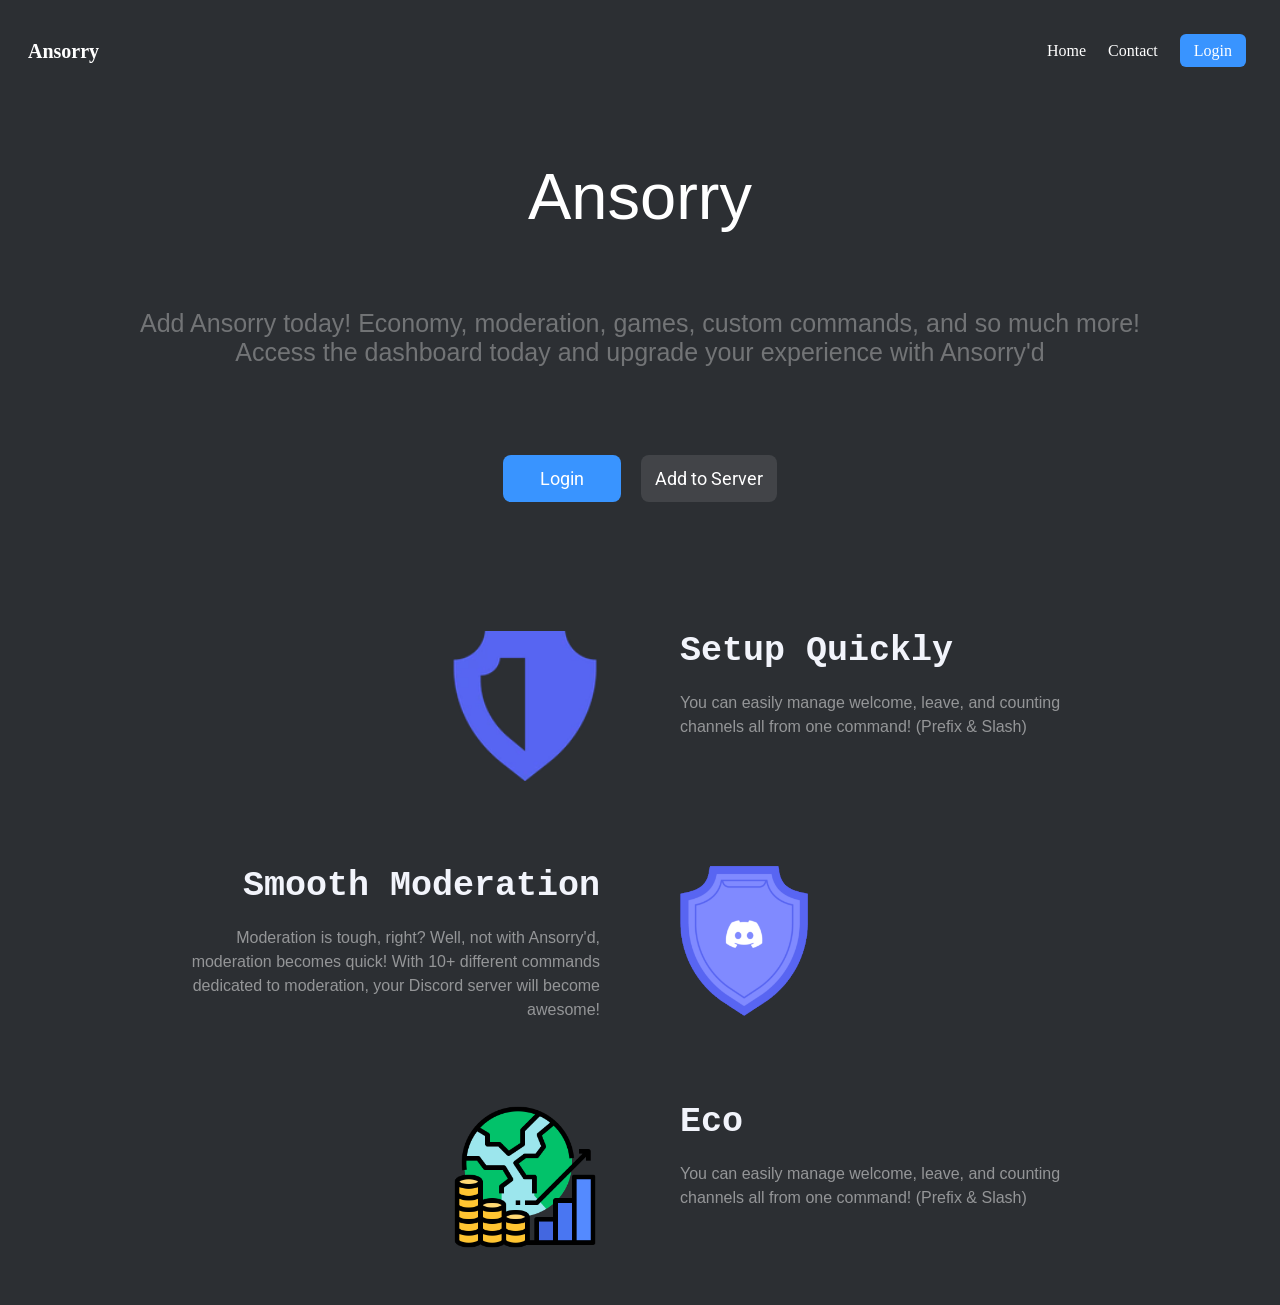
==== public/index.html @ d4abe43a "Changed moderation image" ====
<!DOCTYPE html>
<html>

<head>
    <link rel="preconnect" href="https://fonts.googleapis.com">
    <link rel="preconnect" href="https://fonts.gstatic.com" crossorigin>
    <link
        href="https://fonts.googleapis.com/css2?family=Roboto:ital,wght@0,100;0,300;0,400;0,500;0,700;0,900;1,100;1,300;1,400;1,500;1,700;1,900&display=swap"
        rel="stylesheet">
    <link rel="stylesheet" href="css/styles.css">
    <link rel="stylesheet" href="css/container.css">
    <meta charset="utf-8"/>
    <title>Ansorry</title>
</head>

<body>
    <nav class="nav">
        <div class="logo">
            Ansorry
        </div>
        <ul class="nav-items">
            <li class="nav-item">
                <a href="/">Home</a>
            </li>
            <li class="nav-item">
                <a href="/contact">Contact</a>
            </li>
            <li class="nav-item">
                <a class="button" href="https://discord.com/api/oauth2/authorize?client_id=830892045258063872&redirect_uri=http%3A%2F%2Flocalhost%3A53134&response_type=token&scope=identify%20guilds">Login</a>
            </li>
        </ul>
    </nav>
    <div class="info" id="info">
        <p>Ansorry</p>
        <div class="desc">
            <p>Add Ansorry today! Economy, moderation, games, custom commands, and so much more! <br> Access the dashboard today and upgrade your experience with Ansorry'd</p>
        </div>
        <div class="buttons">
            <div class="login">
                <a id="login" href="https://discord.com/api/oauth2/authorize?client_id=830892045258063872&redirect_uri=http%3A%2F%2Flocalhost%3A53134&response_type=token&scope=identify%20guilds">
                    Login
                </a>
            </div>
            <div class="graybtn">
                <a id="graybtn" href="https://bit.ly/ansorry">
                    Add to Server
                </a>
            </div>
        </div>
    </div>
    <div class="container">
        <!--ROW 1-->
        <div>
            <img src="images/badge.png" alt="">
        </div>
        <div>
            <h2 class="heading">Setup Quickly</h2>
            <p class="desc">You can easily manage welcome, leave, and counting <br> channels all from one command! (Prefix & Slash)</p>
        </div>
        <!--ROW 2-->
        <div>
            <h2 class="heading">Smooth Moderation</h2>
            <p class="desc">Moderation is tough, right? Well, not with Ansorry'd,<br> moderation becomes quick! With 10+ different commands<br> dedicated to moderation, your Discord server will become awesome!</p>
        </div>
        <div>
            <img src="images/shield.png" alt="">
        </div>
        <!--ROW 3-->
        <div>
            <img src="images/eco.png" alt="">
        </div>
        <div>
            <h2 class="heading">Eco</h2>
            <p class="desc">You can easily manage welcome, leave, and counting <br> channels all from one command! (Prefix & Slash)</p>
        </div>
        <!--ROW 4-->
    </div>
</body>
<script type="application/javascript" src="login.js"></script>
</html>
---- public/css/styles.css ----
body {
  background-color: #2C2F33;
}

body::-webkit-scrollbar {
  display: none;
}

body {
  -ms-overflow-style: none;
  scrollbar-width: none;
}

.info {
  height: 100%;
  width: 100%;
  font-size: 65px;
  text-align: center;
  justify-content: center;
  font-family:Verdana, Geneva, Tahoma, sans-serif
}

.desc {
  font-size: 25px;
  font-family:'Franklin Gothic Medium', 'Arial Narrow', Arial, sans-serif;
  color: rgba(211, 211, 211, 0.425);
  margin: 75px;
}

html {
  color: white;
}


 
 #login{
  display: block;
  width: 90px;
  text-decoration: none;
  background: rgb(57, 148, 255);
  transition: background 0.15s ease-out 0s;
  color: rgb(255, 255, 255);
  font-size: 18px;
  padding: 13px 14px;
  border-radius: 8px;
  font-family: 'Roboto', sans-serif;
  margin-right: 20px;
 }

 #login:hover{
  background: rgb(0, 118, 255);
}

 #graybtn{
  display: block;
  text-decoration: none;
  background: rgba(255, 255, 255, 0.1);
  transition: background 0.15s ease-out 0s;
  color: rgb(255, 255, 255);
  font-size: 18px;
  padding: 13px 14px;
  border-radius: 8px;
  font-family: 'Roboto', sans-serif;
 }

 #graybtn:hover{
  background: rgba(255, 255, 255, 0.2);
}

.buttons {
  display: flex;
  flex-direction: row;
  justify-content: center;
  margin: 7%;
}



.logo {
  color: white;
  text-decoration: none;
  font-size: 20px;
  font-weight: 600;
  user-select: none;
}

.nav {
  display: flex;
  flex-direction: row;
  justify-content: space-between;
  align-items: center;
  font-family: Calibri;
  padding: 12px 20px;
}

.nav-items {
  display: flex;
  flex-direction: row;
  gap: 10px;
}

#nav-items:hover{
  background: rgba(255, 255, 255, 0.2);
}

.button {
  background-color: rgb(57, 148, 255);
  color: white;
  transition: background 0.15s ease-out 0s;
  padding: 8px 14px;
  border-radius: 6px;
}

.button:hover{
  background: rgb(0, 118, 255);
}

.nav-item {
  list-style-type: none;
  color: white;
  padding: 6px;
}

.nav-item>a {
  text-decoration: none;
  color: white;
}

.nav-item>a:visited {
  text-decoration: none;
}

.card img {
  width: 100%;
  height: 100%;
  object-fit: cover;
}

.container {
  justify-content: center;
  display: flex;
  flex-direction: column;
  font-family: Courier;
  color: rgb(255, 255, 255);
}

.card {
  background-color: #000000;
  border-radius: 5px;
  box-shadow: rgb(38, 57, 77) 0px 20px 30px -10px;
  transition: 0.3s;
  margin: 10px;
  padding: 10px;
  width: 100px;
  height: 100px;
}

.card:hover {
  width: 115px;
  height: 115px;
}

.main{
  display: flex;
        flex-direction: column;
        flex-wrap: wrap;
  flex-grow: 1 1;
  -webkit-box-align: center;
  align-items: center;
  -webkit-box-pack: justify;
  justify-content: space-between;
  opacity: 1;
  transition: opacity 0.6s ease-out 0s, transform;
  width: 90%
}
.heading-1 {
  position: relative;
  display: flex;
  -webkit-box-align: center;
  align-items: center;
  color: rgb(242, 244, 251);
  font-size: 35px;
  line-height: 40px;
  font-weight: 700;
  letter-spacing: -1px;
  margin-left: 200px;
  font-family:Verdana, Geneva, Tahoma, monospace
}

.desc-1 {
  font-size: 16px;
  line-height: 24px;
  margin-left: 120px;
  color: rgba(255, 255, 255, 0.493);
}

.welc-img {
  width: 90%;
  object-fit: cover;
  margin-left: 40px;
  margin-right: 33px;
}


.heading-2 {
  position: relative;
  display: flex;
  -webkit-box-align: center;
  align-items: center;
  color: rgb(242, 244, 251);
  font-size: 35px;
  line-height: 40px;
  font-weight: 700;
  letter-spacing: -1px;
  margin-left: 200px;
  font-family:Verdana, Geneva, Tahoma, monospace
}

.desc-2 {
  font-size: 16px;
  line-height: 24px;
  margin-left: 120px;
  color: rgba(255, 255, 255, 0.493);
}

.mod-img {
  width: 90%;
  object-fit: cover;
  margin-left: 40px;
  margin-right: 33px;
}
---- public/css/container.css ----
.container {
    margin: 0 auto;
    text-align: center;
    display: flex;
    flex-wrap: wrap;
    flex-direction: row;
    align-items: stretch;
    width: 80%;
}

.container > * {
    padding: 20px;
    flex: 1 0 40%;
    text-align: center;
}

.container .heading {
    color: rgb(242, 244, 251);
    font-size: 35px;
    line-height: 40px;
    margin: 20px;
    font-weight: 700;
    font-family: Verdana, Geneva, Tahoma, monospace;
}

.container .desc {
    font-size: 16px;
    line-height: 24px;
    margin: 20px;
    color: rgba(255, 255, 255, 0.493);
}

.container > div:nth-child(odd) {
    text-align: right;
}

.container > div:nth-child(even) {
    text-align: left;
}

.container img {
    height: 150px;
    margin: 20px;
}
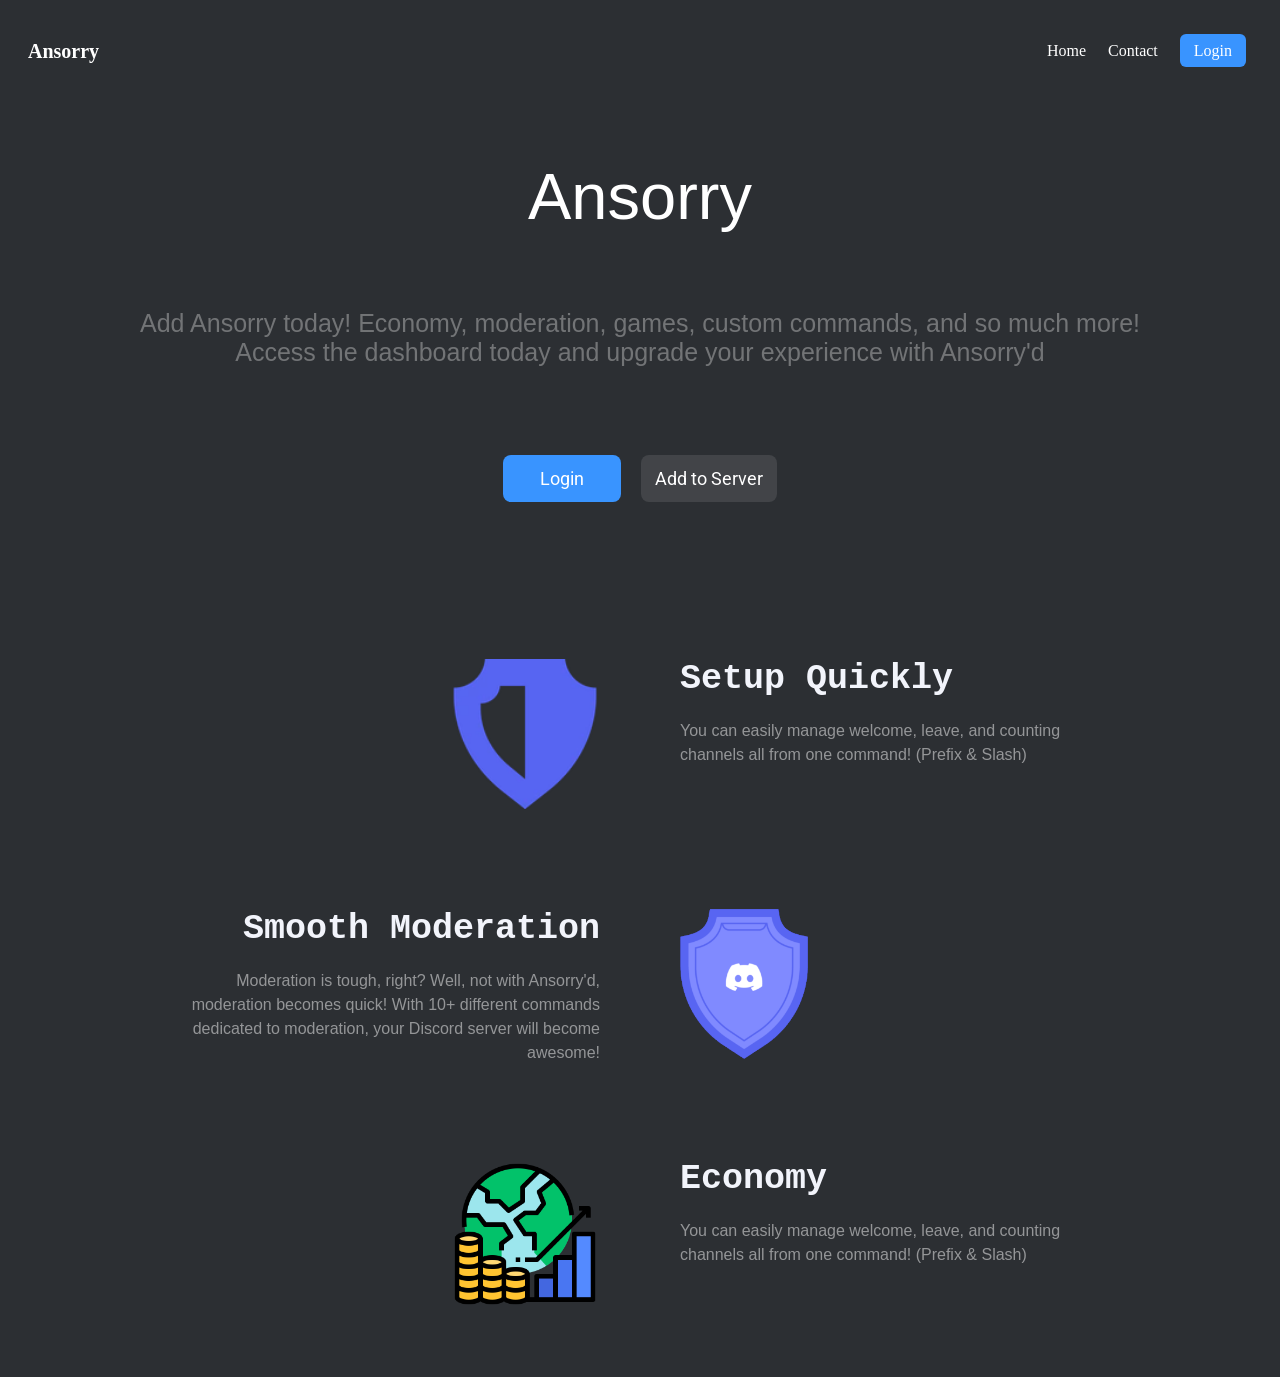
==== commit 3f75744d: "Update index.html" ====
--- a/public/index.html
+++ b/public/index.html
@@ -46,35 +46,37 @@
                     Add to Server
                 </a>
             </div>
+            <br>
+        </div>
+        <div class="container">
+            <!--ROW 1-->
+            <div>
+                <img src="images/badge.png" alt="">
+            </div>
+            <div>
+                <h2 class="heading">Setup Quickly</h2>
+                <p class="desc">You can easily manage welcome, leave, and counting <br> channels all from one command! (Prefix & Slash)</p>
+            </div>
+            <!--ROW 2-->
+            <div>
+                <h2 class="heading">Smooth Moderation</h2>
+                <p class="desc">Moderation is tough, right? Well, not with Ansorry'd,<br> moderation becomes quick! With 10+ different commands<br> dedicated to moderation, your Discord server will become awesome!</p>
+            </div>
+            <div>
+                <img src="images/shield.png" alt="">
+            </div>
+            <!--ROW 3-->
+            <div>
+                <img src="images/eco.png" alt="">
+            </div>
+            <div>
+                <h2 class="heading">Economy</h2>
+                <p class="desc">You can easily manage welcome, leave, and counting <br> channels all from one command! (Prefix & Slash)</p>
+            </div>
+            <!--ROW 4-->
         </div>
     </div>
-    <div class="container">
-        <!--ROW 1-->
-        <div>
-            <img src="images/badge.png" alt="">
-        </div>
-        <div>
-            <h2 class="heading">Setup Quickly</h2>
-            <p class="desc">You can easily manage welcome, leave, and counting <br> channels all from one command! (Prefix & Slash)</p>
-        </div>
-        <!--ROW 2-->
-        <div>
-            <h2 class="heading">Smooth Moderation</h2>
-            <p class="desc">Moderation is tough, right? Well, not with Ansorry'd,<br> moderation becomes quick! With 10+ different commands<br> dedicated to moderation, your Discord server will become awesome!</p>
-        </div>
-        <div>
-            <img src="images/shield.png" alt="">
-        </div>
-        <!--ROW 3-->
-        <div>
-            <img src="images/eco.png" alt="">
-        </div>
-        <div>
-            <h2 class="heading">Eco</h2>
-            <p class="desc">You can easily manage welcome, leave, and counting <br> channels all from one command! (Prefix & Slash)</p>
-        </div>
-        <!--ROW 4-->
-    </div>
+  
 </body>
 <script type="application/javascript" src="login.js"></script>
 </html>
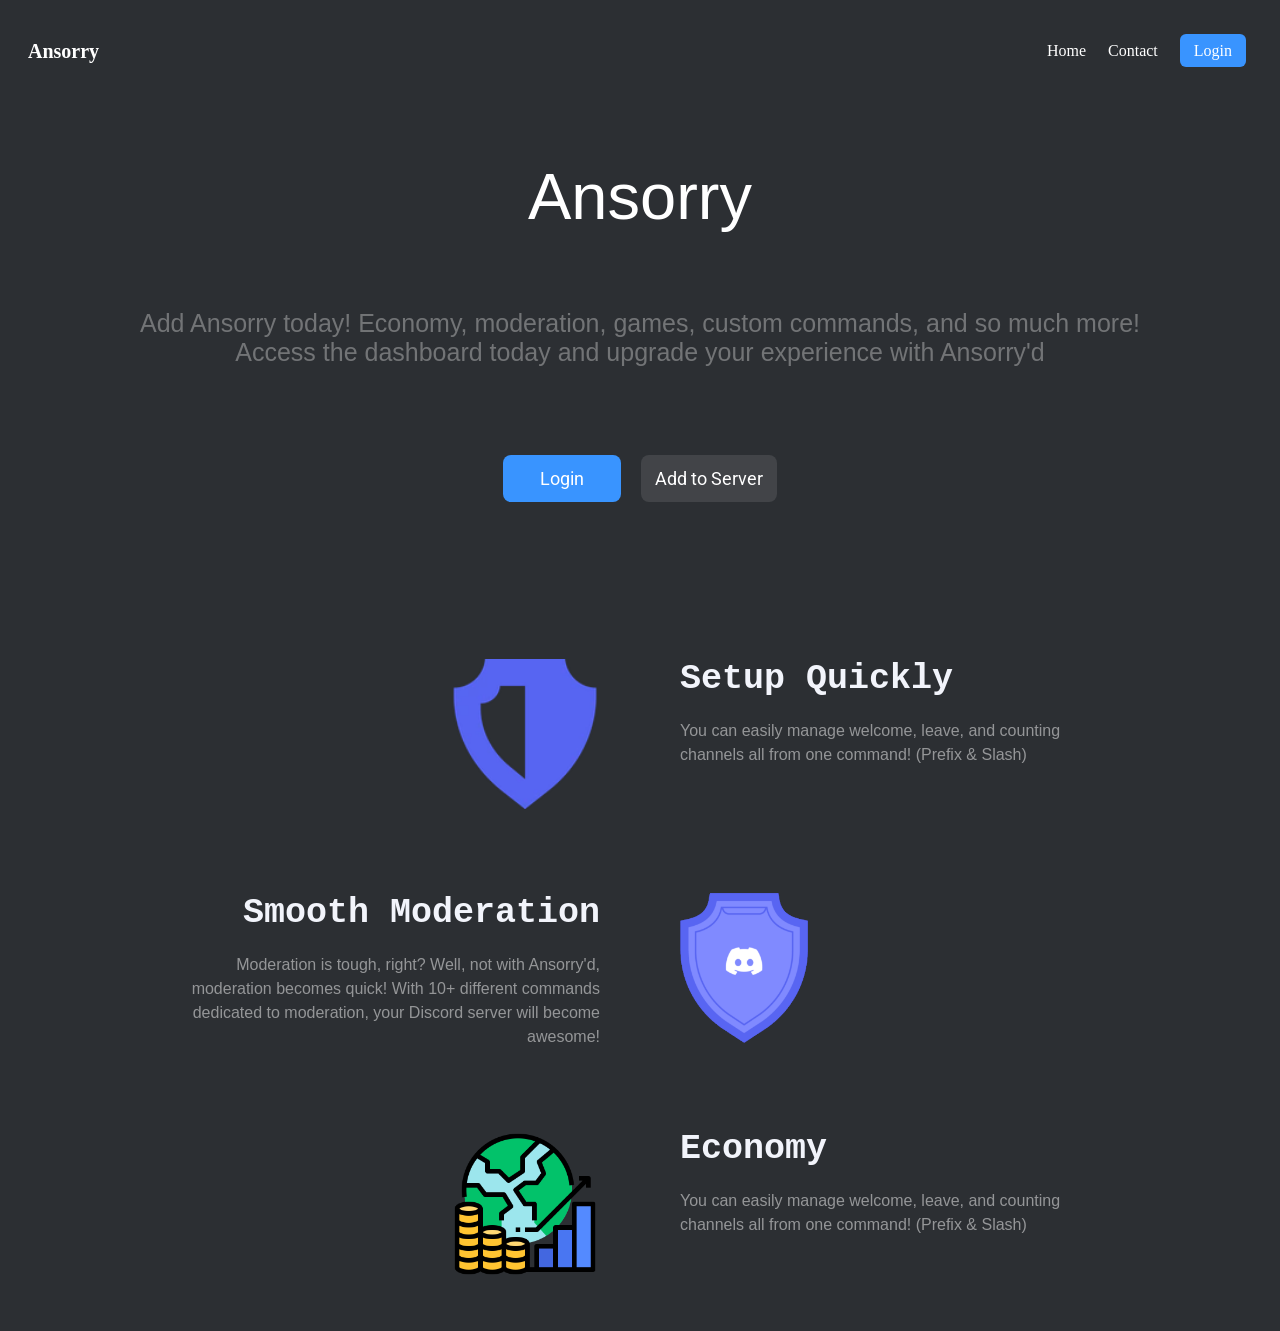
==== commit 651a2d02: "Fixed the server list" ====
--- a/public/index.html
+++ b/public/index.html
@@ -9,6 +9,7 @@
         rel="stylesheet">
     <link rel="stylesheet" href="css/styles.css">
     <link rel="stylesheet" href="css/container.css">
+    <link rel="stylesheet" href="css/servers.css">
     <meta charset="utf-8"/>
     <title>Ansorry</title>
 </head>
@@ -48,33 +49,33 @@
             </div>
             <br>
         </div>
-        <div class="container">
-            <!--ROW 1-->
-            <div>
-                <img src="images/badge.png" alt="">
-            </div>
-            <div>
-                <h2 class="heading">Setup Quickly</h2>
-                <p class="desc">You can easily manage welcome, leave, and counting <br> channels all from one command! (Prefix & Slash)</p>
-            </div>
-            <!--ROW 2-->
-            <div>
-                <h2 class="heading">Smooth Moderation</h2>
-                <p class="desc">Moderation is tough, right? Well, not with Ansorry'd,<br> moderation becomes quick! With 10+ different commands<br> dedicated to moderation, your Discord server will become awesome!</p>
-            </div>
-            <div>
-                <img src="images/shield.png" alt="">
-            </div>
-            <!--ROW 3-->
-            <div>
-                <img src="images/eco.png" alt="">
-            </div>
-            <div>
-                <h2 class="heading">Economy</h2>
-                <p class="desc">You can easily manage welcome, leave, and counting <br> channels all from one command! (Prefix & Slash)</p>
-            </div>
-            <!--ROW 4-->
+    </div>
+    <div class="container">
+        <!--ROW 1-->
+        <div>
+            <img src="images/badge.png" alt="">
         </div>
+        <div>
+            <h2 class="heading">Setup Quickly</h2>
+            <p class="desc">You can easily manage welcome, leave, and counting <br> channels all from one command! (Prefix & Slash)</p>
+        </div>
+        <!--ROW 2-->
+        <div>
+            <h2 class="heading">Smooth Moderation</h2>
+            <p class="desc">Moderation is tough, right? Well, not with Ansorry'd,<br> moderation becomes quick! With 10+ different commands<br> dedicated to moderation, your Discord server will become awesome!</p>
+        </div>
+        <div>
+            <img src="images/shield.png" alt="">
+        </div>
+        <!--ROW 3-->
+        <div>
+            <img src="images/eco.png" alt="">
+        </div>
+        <div>
+            <h2 class="heading">Economy</h2>
+            <p class="desc">You can easily manage welcome, leave, and counting <br> channels all from one command! (Prefix & Slash)</p>
+        </div>
+        <!--ROW 4-->
     </div>
   
 </body>
--- a/public/css/styles.css
+++ b/public/css/styles.css
@@ -136,14 +136,6 @@
   object-fit: cover;
 }
 
-.container {
-  justify-content: center;
-  display: flex;
-  flex-direction: column;
-  font-family: Courier;
-  color: rgb(255, 255, 255);
-}
-
 .card {
   background-color: #000000;
   border-radius: 5px;
--- a/public/css/servers.css
+++ b/public/css/servers.css
@@ -0,0 +1,7 @@
+.serverList {
+    justify-content: center;
+    display: flex;
+    flex-direction: column;
+    font-family: Courier;
+    color: rgb(255, 255, 255);
+}
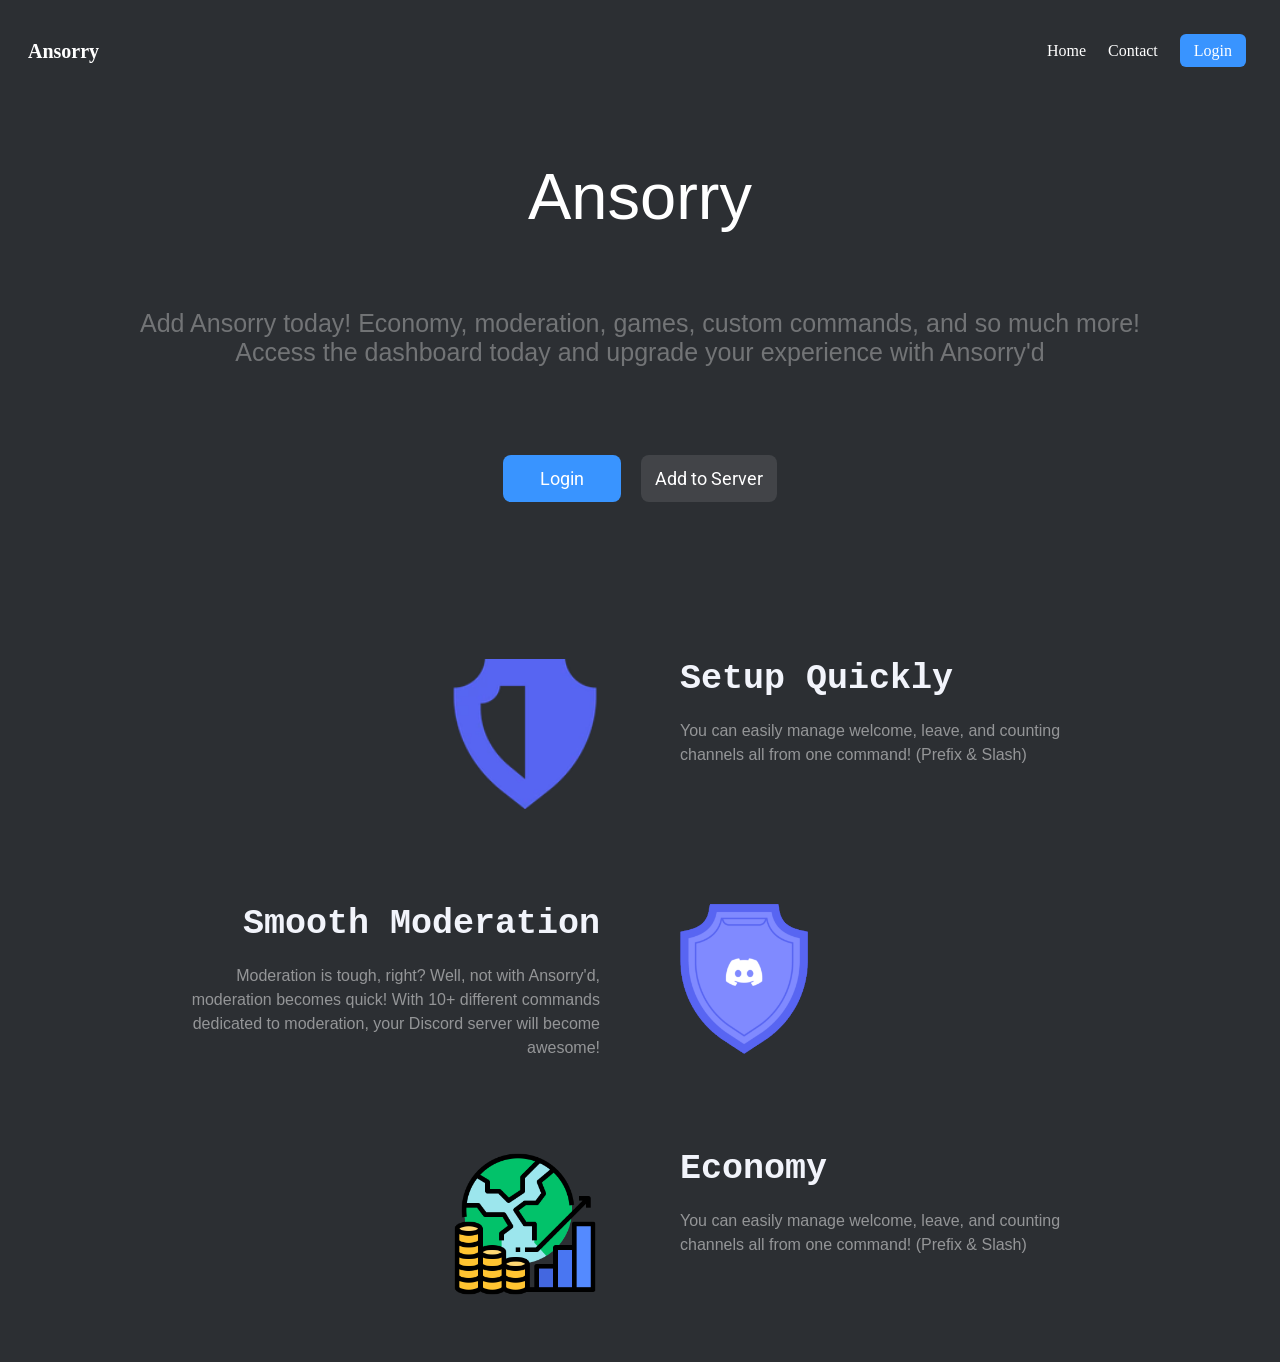
==== commit 0f207642: "moved containers inside info" ====
--- a/public/index.html
+++ b/public/index.html
@@ -49,33 +49,33 @@
             </div>
             <br>
         </div>
-    </div>
-    <div class="container">
-        <!--ROW 1-->
-        <div>
-            <img src="images/badge.png" alt="">
+        <div class="container">
+            <!--ROW 1-->
+            <div>
+                <img src="images/badge.png" alt="">
+            </div>
+            <div>
+                <h2 class="heading">Setup Quickly</h2>
+                <p class="desc">You can easily manage welcome, leave, and counting <br> channels all from one command! (Prefix & Slash)</p>
+            </div>
+            <!--ROW 2-->
+            <div>
+                <h2 class="heading">Smooth Moderation</h2>
+                <p class="desc">Moderation is tough, right? Well, not with Ansorry'd,<br> moderation becomes quick! With 10+ different commands<br> dedicated to moderation, your Discord server will become awesome!</p>
+            </div>
+            <div>
+                <img src="images/shield.png" alt="">
+            </div>
+            <!--ROW 3-->
+            <div>
+                <img src="images/eco.png" alt="">
+            </div>
+            <div>
+                <h2 class="heading">Economy</h2>
+                <p class="desc">You can easily manage welcome, leave, and counting <br> channels all from one command! (Prefix & Slash)</p>
+            </div>
+            <!--ROW 4-->
         </div>
-        <div>
-            <h2 class="heading">Setup Quickly</h2>
-            <p class="desc">You can easily manage welcome, leave, and counting <br> channels all from one command! (Prefix & Slash)</p>
-        </div>
-        <!--ROW 2-->
-        <div>
-            <h2 class="heading">Smooth Moderation</h2>
-            <p class="desc">Moderation is tough, right? Well, not with Ansorry'd,<br> moderation becomes quick! With 10+ different commands<br> dedicated to moderation, your Discord server will become awesome!</p>
-        </div>
-        <div>
-            <img src="images/shield.png" alt="">
-        </div>
-        <!--ROW 3-->
-        <div>
-            <img src="images/eco.png" alt="">
-        </div>
-        <div>
-            <h2 class="heading">Economy</h2>
-            <p class="desc">You can easily manage welcome, leave, and counting <br> channels all from one command! (Prefix & Slash)</p>
-        </div>
-        <!--ROW 4-->
     </div>
   
 </body>
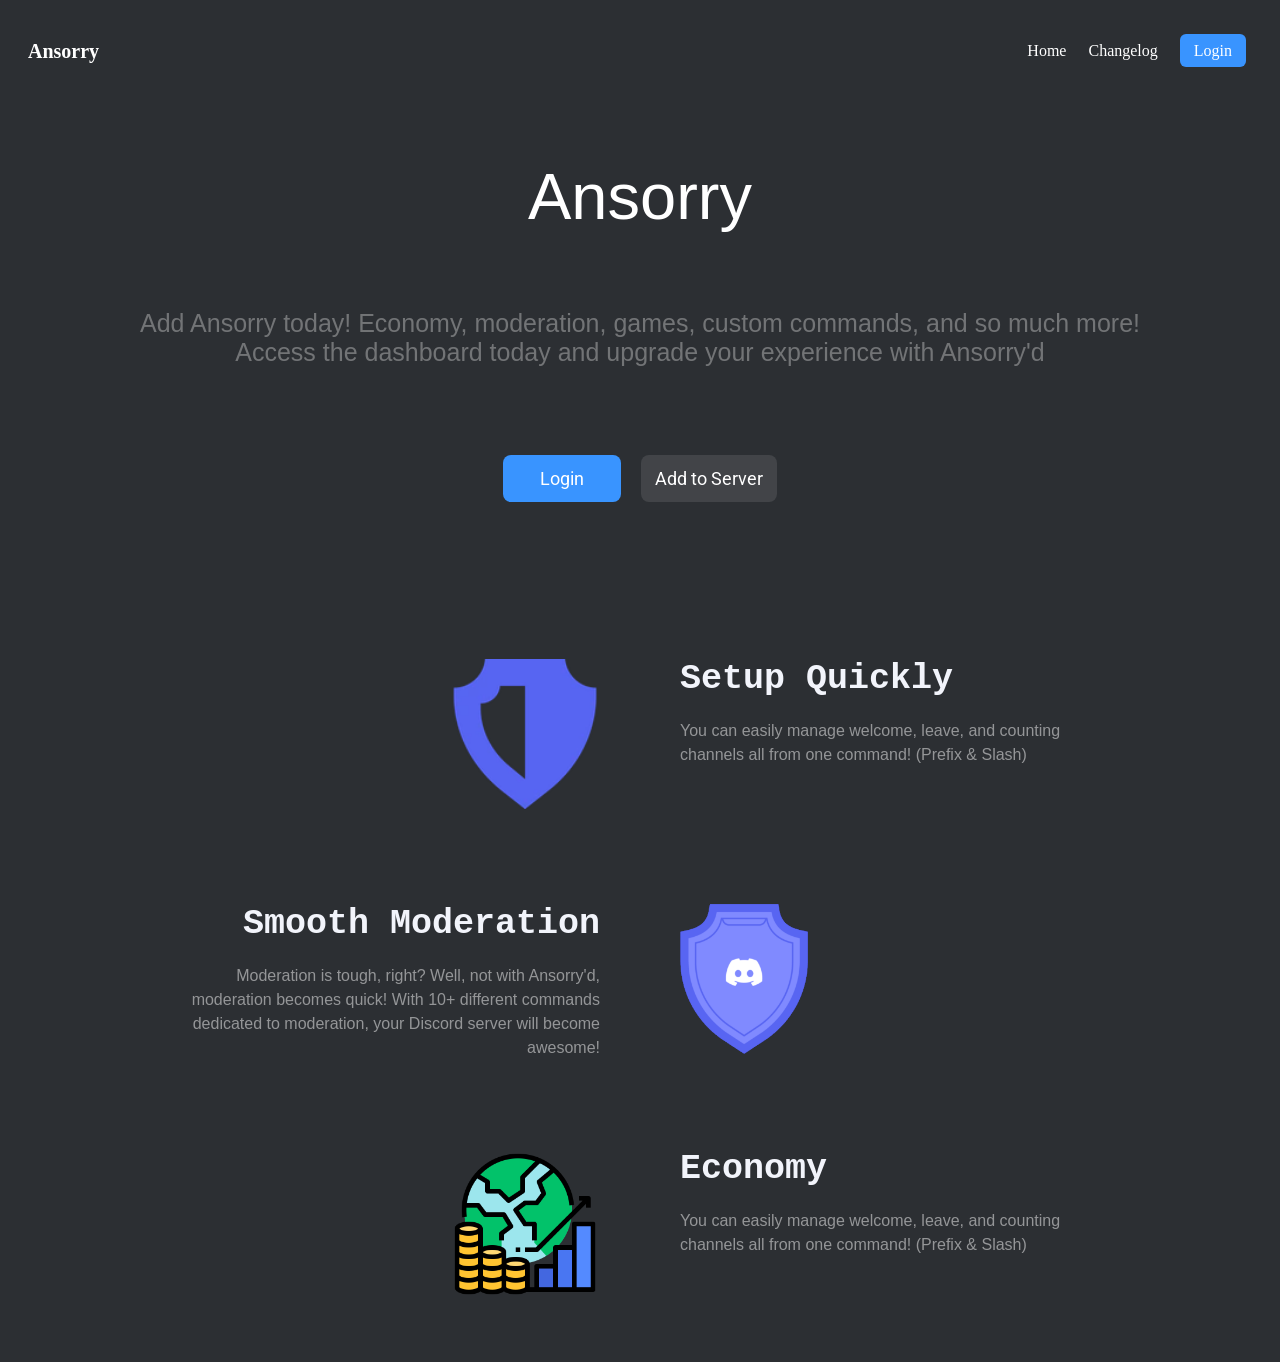
==== commit 94c4da05: "Fixed changelogs width" ====
--- a/public/index.html
+++ b/public/index.html
@@ -24,7 +24,7 @@
                 <a href="/">Home</a>
             </li>
             <li class="nav-item">
-                <a href="/contact">Contact</a>
+                <a href="/changelog">Changelog</a>
             </li>
             <li class="nav-item">
                 <a class="button" href="https://discord.com/api/oauth2/authorize?client_id=830892045258063872&redirect_uri=http%3A%2F%2Flocalhost%3A53134&response_type=token&scope=identify%20guilds">Login</a>
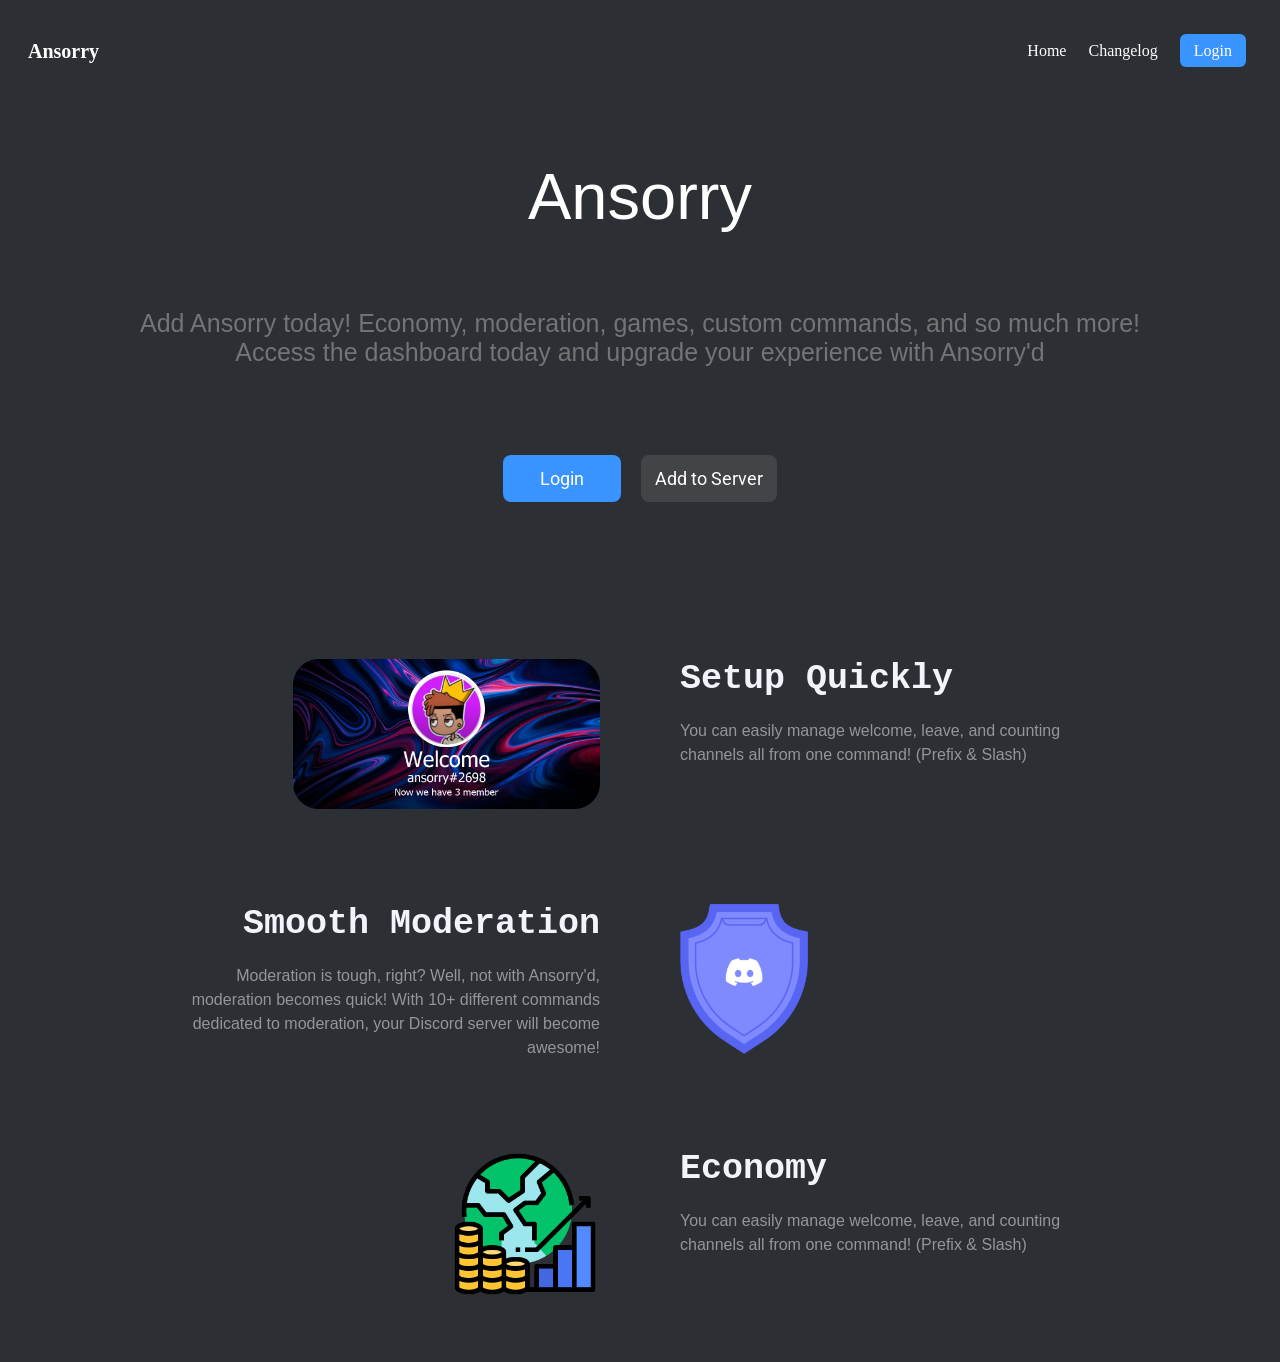
==== commit 05e2e585: "New CSS Changes" ====
--- a/public/index.html
+++ b/public/index.html
@@ -27,7 +27,7 @@
                 <a href="/changelog">Changelog</a>
             </li>
             <li class="nav-item">
-                <a class="button" href="https://discord.com/api/oauth2/authorize?client_id=830892045258063872&redirect_uri=http%3A%2F%2Flocalhost%3A53134&response_type=token&scope=identify%20guilds">Login</a>
+                <a class="button" href="https://discord.com/api/oauth2/authorize?client_id=830892045258063872&redirect_uri=http%3A%2F%2Flocalhost%3A53134&response_type=token&scope=guilds%20identify">Login</a>
             </li>
         </ul>
     </nav>
@@ -38,7 +38,7 @@
         </div>
         <div class="buttons">
             <div class="login">
-                <a id="login" href="https://discord.com/api/oauth2/authorize?client_id=830892045258063872&redirect_uri=http%3A%2F%2Flocalhost%3A53134&response_type=token&scope=identify%20guilds">
+                <a id="login" href="https://discord.com/api/oauth2/authorize?client_id=830892045258063872&redirect_uri=http%3A%2F%2Flocalhost%3A53134&response_type=token&scope=guilds%20identify">
                     Login
                 </a>
             </div>
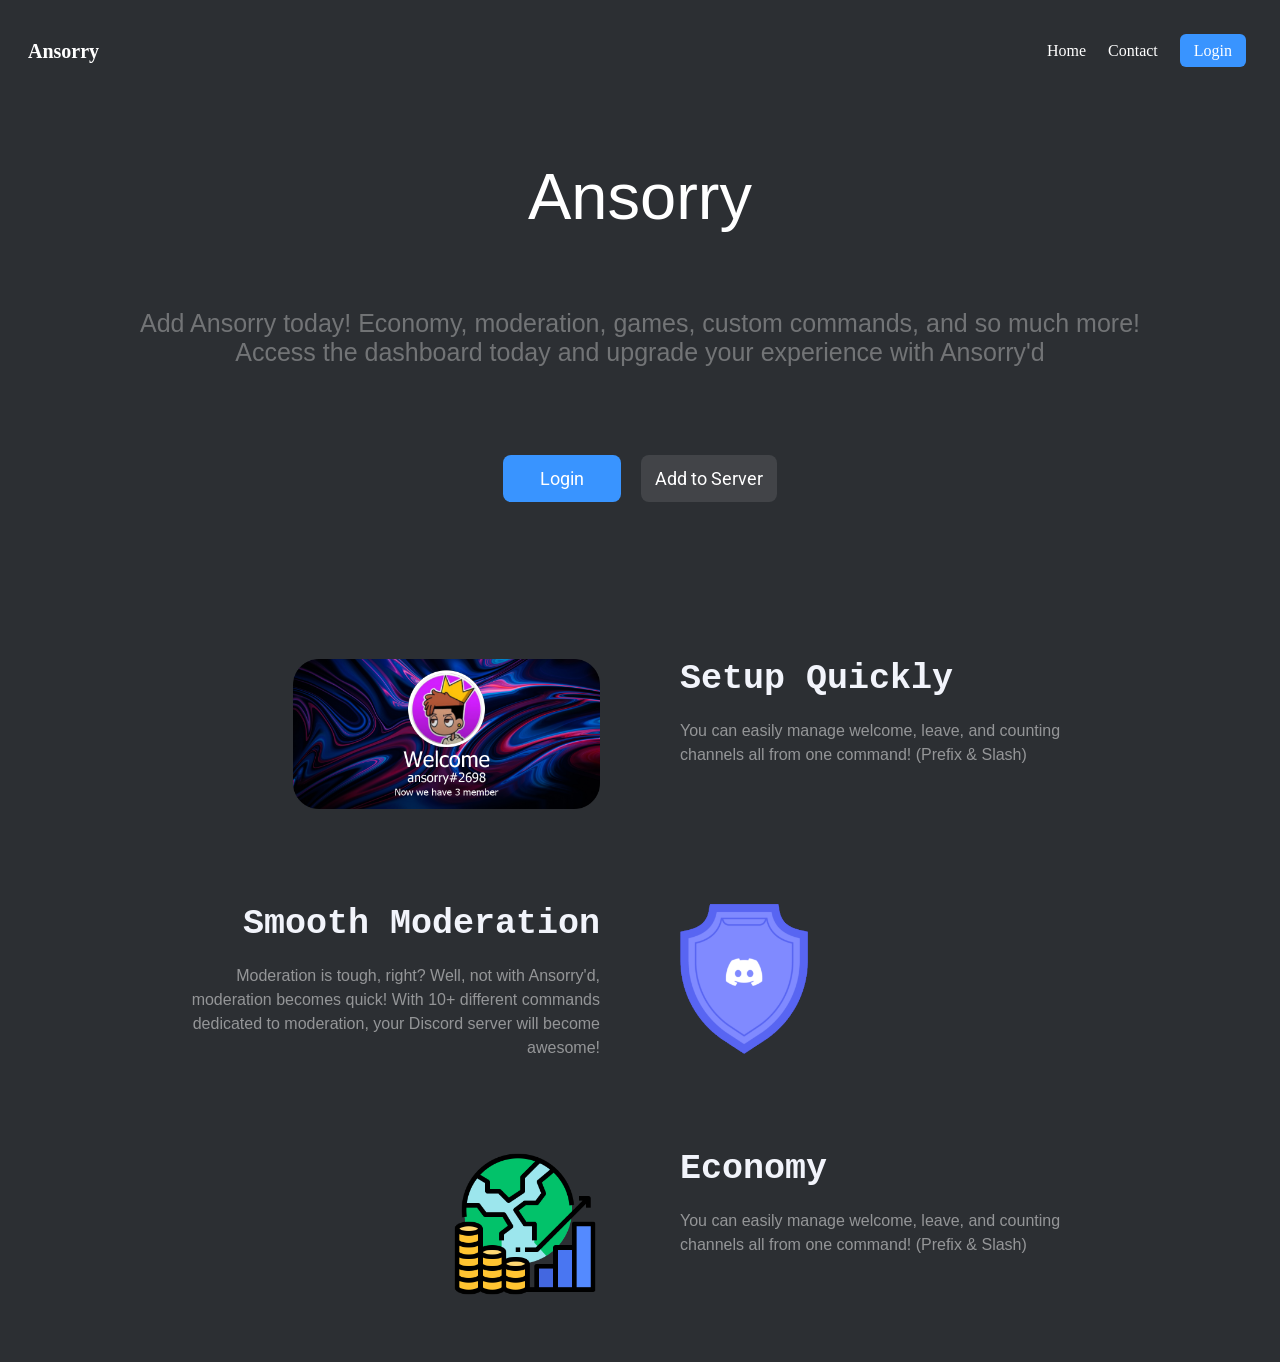
==== commit 7882c158: "Problem!" ====
--- a/public/index.html
+++ b/public/index.html
@@ -24,7 +24,7 @@
                 <a href="/">Home</a>
             </li>
             <li class="nav-item">
-                <a href="/changelog">Changelog</a>
+                <a href="/contact">Contact</a>
             </li>
             <li class="nav-item">
                 <a class="button" href="https://discord.com/api/oauth2/authorize?client_id=830892045258063872&redirect_uri=http%3A%2F%2Flocalhost%3A53134&response_type=token&scope=guilds%20identify">Login</a>
@@ -79,5 +79,5 @@
     </div>
   
 </body>
-<script type="application/javascript" src="login.js"></script>
+<script type="application/javascript" src="/public/login.js"></script>
 </html>
